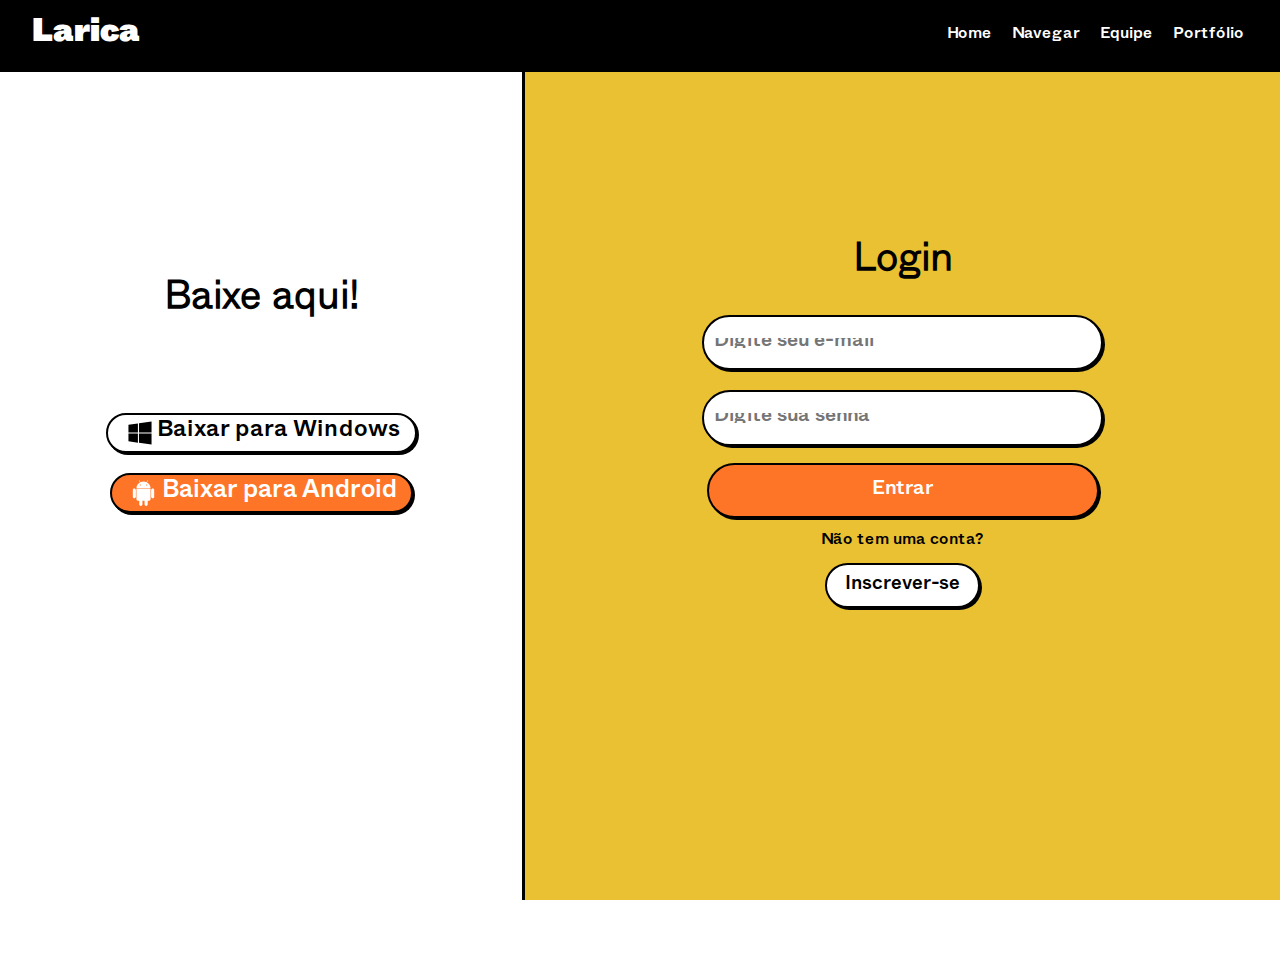
==== larica 2.0/pages/baixar/baixar.html @ a0ed07af "Add files via upload" ====
<!DOCTYPE html>
<html>
  <head>
    <meta charset="UTF-8">
    <title>Larica - Baixar</title>
    <script src="../baixar/baixar.js" defer></script>
    <link rel="stylesheet" type="text/css" href="../../pages/baixar/baixar.css">
    <link href="https://fonts.googleapis.com/css2?family=Roboto:wght@400;700&display=swap" rel="stylesheet">
    <link rel="shortcut icon" href="../../imgs/favicon.png">
  </head>
  <body>
    <div class="cabecalho">
      <div id="gambiarra">
        <h1 id="larica">Larica</h1>
      </div>
      <div id="hero">
        <a href="../home/home.html" class="a-menu a-anim">Home</a>
        <a href="../navegar/navegar.html" class="a-menu a-anim">Navegar</a>
        <a href="../equipe/equipe.html" class="a-menu a-anim">Equipe</a>
        <a href="../portifolio/portifolio.html" class="a-menu a-anim">Portfólio</a>
      </div>
    </div>
    <div class="medium baixo">
      <div class="download">
        <h1 class="tittle" id="baixe-aqui">Baixe aqui!</h1>
        <button class="bdonwload windows button-anim" id="baixar-windows"><img src="../../imgs/windows.svg" alt="windows" class="icon windows-icon">Baixar para Windows</button>
        <button class="bdonwload android button-anim"><img src="../../imgs/android.svg" alt="android" class="icon android-icon">Baixar para Android</button>
      </div>
      <div class="login baixo" id="login-div">
        <h1 class="tittle" id="login">Login</h1>
        <input type="email" class="input e-mail" placeholder="Digite seu e-mail" id="input-email-ver">
        <input type="password" autocomplete="new-password" class="input senha" placeholder="Digite sua senha" id="input-senha-ver">
        <button class="button-anim enter" id="botao-entrar">Entrar</button>
        <a class="signup-red">Não tem uma conta?</a>
        <button class="signup button-anim-" id="inscrever-se">Inscrever-se</button>
      </div>
      <div class="signup-div baixo" id="signup-div">
        <h1 class="tittle" id="login">Inscrever-se</h1>
        <input type="text" class="input nome nome-signup" placeholder="Digite seu nome completo">
        <input type="email" class="input e-mail e-mail-signup" placeholder="Digite seu e-mail">
        <input type="password" autocomplete="new-password" class="input senha senha-input" placeholder="Digite sua senha">
        <div class="checkbox-wrapper-63">
          <div class="checkbox-wrapper-24 aceitar-termos">
            <input type="checkbox" id="check-24" name="check" value="" />
            <label for="check-24">
              <span><!-- This span is needed to create the "checkbox" element --></span>Aceitar termos
            </label>
          </div>
        </div>
        <button class="button-anim enter">Criar</button>
        <a class="signup-red">Já tem uma conta?</a>
        <button class="signup button-anim- button-voltar-login" id="ja-tem-conta">Entre aqui</button>
      </div>
      <div id="cadastrado" class="cadastrado baixo">
        <img src="../../imgs/donwload-disponivel.png" alt="Donwload Disponível" class="donwload-disponivel">
        <h1 class="cadastrado-h1">Você já está cadastrado!</h1>
      </div>
    </div>
    <dialog id="dialog-download" class="dialog-popup">
        <img src="../../imgs/bolinhas.svg" alt="design" class="bolinhas">
      <div class="center-popup">
        <div class="align-aviso">
          <p class="aviso-popup">Ops! Parece que você não tem uma conta!</p>
          <button class="fechar-popup button-anim" id="close-popup">Fechar</button>
        </div>
      </div>
    </dialog>
  </body>
</html>

<!--

  Equipe: Lucas Aguiar Maioli de Carvalho, Thiago Rizzato e Vinícius Macacari de Almeida

  GitHub: https://github.com/ViniMacacari/VisualClass-PI

-->
---- larica 2.0/pages/baixar/baixar.css ----
/*
    
    Equipe: Lucas Aguiar Maioli de Carvalho, Thiago Rizzato e Vinícius Macacari de Almeida

*/

@font-face {
    font-family: 'Plus Jakarta Sans';
    src: url('../../fonts/PlusJakartaSans-VariableFont_wght.ttf') format('truetype');
    /* adicione outros formatos de arquivo, se necessário */

}

@font-face {
  font-family: 'Whyte';
  src: url('../../fonts/Whyte-Medium.ttf') format('truetype');
}

@font-face {
    font-family: 'Whyte Light';
    src: url('../../fonts/Whyte-Light.ttf') format('truetype');
  }

@font-face {
    font-family: 'Whyte Bold';
    src: url('../../fonts/Whyte-Super.ttf') format('truetype');
  }

/* Scroll */
::-webkit-scrollbar {
    width: 8px;
  }
  
  ::-webkit-scrollbar-track {
    background: #fce48a;
    z-index: 0;
  }
  
  ::-webkit-scrollbar-thumb {
    background: rgb(119, 119, 119);
  }
  
  ::-webkit-scrollbar-thumb:hover {
    background: #555;
  }
/* Scroll */

html, body {
  height: 100%;
  margin: 0;
  overflow: hidden;
}


/* Início cabecalho */

.cabecalho {
    display: flex;
    justify-content: center;
    text-align: center;
    align-items: center;
    background-color: black;
    width: 100%;
    height: 8%;
    z-index: 9999;
    position: fixed;
}

h1#larica {
    color: white;
    font-family: 'Whyte Bold';
    font-style: normal;
    text-align: start;

    position: relative;
    text-indent: 30%;
}

div#hero {
    display: flex;
    position: relative;
    align-items: end;
    justify-content: end;
    width: 100%;
    right: 2%;
    color: #fce48a;
}

a {
    text-decoration: none;
    font-family: 'Whyte';
    font-style: normal;
    color: white;
    margin: 10px;
}

.a-anim {
    transition: transform 0.1s; /* tempo de duração da animação */
}

.a-anim:hover {
    cursor: pointer;
    transform: scale(1.1);
    color: #FF7527;
}

.a-anim:active{
    transform: translateY(2px);
}

/* Inicio div medium */

.medium {
    display: flex;
    width: 100%;
    height: 100%;
}

/* Download */

.download {
    display: flex;
    flex-direction: column;
    width: 45%;
    margin-bottom: 10%;

    justify-content: center;
    text-align: center;
    align-items: center;
}

.tittle {
    font-family: 'Whyte Light';
    font-style: normal;
    font-size: 40px;
}

h1#baixe-aqui {
    position: relative;
    padding-bottom: 60px;
}

.bdonwload {
    box-sizing: border-box;

    /* Auto layout */

    display: flex;
    flex-direction: row;
    justify-content: center;
    align-items: center;

    border: 2px solid #000000;
    box-shadow: 2px 2px 0px #000000;
    border-radius: 100px;
    margin: 10px;
    padding-right: 15px;
    padding-left: 15px;
    height: 40px;

    font-family: 'Whyte';
    font-style: normal;
    font-size: 2.6vh;
}

.icon {
    scale: 0.7;
}

.android-icon {
    scale: 0.6;
}

.windows {
    background: white;
}

.android {
    padding-right: 13.5px;
    padding-left: 13.5px;
    font-size: 2.75vh;
    background: #FF7527;
    color: white;
}

.button-anim {
    transition: transform 0.1s;
    user-select: none;
}

.button-anim:hover {
    cursor: pointer;
    transform: scale(1.1);
}

.button-anim:active{
    transform: translateY(5px);
}


/* Donwload */

.login {
    display: flex;
    position: relative;
    flex-direction: column;
    margin-top: -10px;
    width: 65%;
    height: 110%;
    background-color: #E9C132;
    border-left: 3px solid black;
    vertical-align: top;

    justify-content: center;
    text-align: center;
    align-items: center;

    display: flex;
}

h1#login {
    color: #000000;
}

input {
    background: #FFFFFF;
    border: 2px solid #000000;
    box-shadow: 2px 2px 0px #000000;
    border-radius: 100px;
    width: 50%;
    height: 5%;
    margin: 10px;
    padding-left: 10px;
    padding-right: 10px;

    font-family: 'Whyte';
    font-size: 20px;
}

input:focus {
    outline: none;
  }


input::-ms-reveal {
    display: none; /* Desabilita o ver senha no Edge */
}

.signup-red{
    color: #000000;
}

.signup-red:hover {
    color: #000000;
}

.enter {
    margin-top: 1%;
    margin-bottom: 10px;
    width: 52%;
    height: 5.5%;
    font-size: 21.5px;
    border: 2px solid #000000;
    box-shadow: 2px 2px 0px #000000;
    border-radius: 100px;
    background: #FF7527;
    color: white;

    font-family: 'Whyte';
    font-size: 20px;
}

.signup {
    position: relative;
    margin-top: 1%;
    margin-bottom: 20%;
    width: 20.5%;
    height: 4.5%;
    font-size: 1.5vw;
    border: 2px solid #000000;
    box-shadow: 2px 2px 0px #000000;
    border-radius: 100px;
    background: #ffffff;
    color: rgb(0, 0, 0);

    font-family: 'Whyte';
}

.button-anim- {
    transition: transform 0.1s;
}

.button-anim-:hover {
    cursor: pointer;
    transform: scale(1.1);
}

.button-anim-:active{
    transform: translateY(5px);
}

/* Inicio div signup */

.signup-div {
    display: flex;
    position: relative;
    flex-direction: column;
    margin-top: -10px;
    width: 65%;
    height: 110%;
    background-color: #E9C132;
    border-left: 3px solid black;
    vertical-align: top;

    justify-content: center;
    text-align: center;
    align-items: center;

    display: none;
}

.input#meuCheckbox {
    display: inline-block;
}

/* Checkbox - https://getcssscan.com/css-checkboxes-examples */

.aceitar-termos{
    font-family: 'Whyte';
    text-align: center;
    margin: 10px;
}

.checkbox-wrapper-24 .checkbox {
    display: table-cell;
    width: 100%;
    height: 100%;
    vertical-align: middle;
    text-align: center;
  }

  .checkbox-wrapper-24 label {
    display: inline-block;
    color: rgb(0, 0, 0)000;
    cursor: pointer;
    position: relative;
  }
  .checkbox-wrapper-24 label span {
    display: inline-block;
    position: relative;
    background-color: transparent;
    width: 25px;
    height: 25px;
    transform-origin: center;
    border: 2px solid #000000;
    border-radius: 50%;
    vertical-align: middle;
    margin-right: 10px;
    transition: background-color 150ms 200ms, transform 350ms cubic-bezier(0.78, -1.22, 0.17, 1.89);
  }
  .checkbox-wrapper-24 label span:before {
    content: "";
    width: 0px;
    height: 2px;
    border-radius: 2px;
    background: #000000;
    position: absolute;
    transform: rotate(45deg);
    top: 13px;
    left: 9px;
    transition: width 50ms ease 50ms;
    transform-origin: 0% 0%;
  }
  .checkbox-wrapper-24 label span:after {
    content: "";
    width: 0;
    height: 2px;
    border-radius: 2px;
    background: #000000;
    position: absolute;
    transform: rotate(305deg);
    top: 16px;
    left: 10px;
    transition: width 50ms ease;
    transform-origin: 0% 0%;
  }
  .checkbox-wrapper-24 label:hover span:before {
    width: 5px;
    transition: width 100ms ease;
  }
  .checkbox-wrapper-24 label:hover span:after {
    width: 10px;
    transition: width 150ms ease 100ms;
  }

  .checkbox-wrapper-24 input[type=checkbox] {
    display: none;
  }
  .checkbox-wrapper-24 input[type=checkbox]:checked + label span {
    background-color: #000000;
    transform: scale(1.25);
  }
  .checkbox-wrapper-24 input[type=checkbox]:checked + label span:after {
    width: 10px;
    background: #fff;
    transition: width 150ms ease 100ms;
  }
  .checkbox-wrapper-24 input[type=checkbox]:checked + label span:before {
    width: 5px;
    background: #fff;
    transition: width 150ms ease 100ms;
  }
  .checkbox-wrapper-24 input[type=checkbox]:checked + label:hover span {
    background-color: #000000;
    transform: scale(1.25);
  }
  .checkbox-wrapper-24 input[type=checkbox]:checked + label:hover span:after {
    width: 10px;
    background: #fff;
    transition: width 150ms ease 100ms;
  }
  .checkbox-wrapper-24 input[type=checkbox]:checked + label:hover span:before {
    width: 5px;
    background: #fff;
    transition: width 150ms ease 100ms;
  }

/* Checkbox - https://getcssscan.com/css-checkboxes-examples */


/* Última div */

.cadastrado {
  display: flex;
  position: relative;
  flex-direction: column;
  margin-top: -10px;
  width: 65%;
  height: 110%;
  background-color: #E9C132;
  border-left: 3px solid black;
  vertical-align: top;

  justify-content: center;
  text-align: center;
  align-items: center;

  display: none;
}

.donwload-disponivel {
  max-width: 55%;
  width: auto;
  height: auto;
}

.cadastrado-h1 {
  font-family: 'Whyte Light';
  font-style: normal;
  font-size: 50px;
  margin-bottom: 15%;
}

/* PopUp Donwload indisponível */

.dialog-popup {
  box-sizing: border-box;

  background: #FFFFFF;
  border: 2px solid #000000;
  box-shadow: 3px 3px 0px 3px #000000;
  border-radius: 20px;

  align-items: center;
  justify-content: center;

  height: 50vh;
  width: 28vw;

  transition: 0.5s;

  overflow: hidden;
}

.center-popup {
  display: flex;
  align-items: center;
  text-align: center;
  justify-content: center;
  flex-direction: column;

  width: 100%;
  height: 75%;
}

.bolinhas{
  scale: 0.7;
  height: 6%;
}

.align-aviso {
  width: 100%;
  display: flex;
  align-items: center;
  justify-content: center;
  flex-direction: column;

  margin-top: 5%;
}

.aviso-popup{
  font-family: 'Whyte';
  font-style: normal;
  font-weight: 500;
  font-size: 3.7vh;
  line-height: 135.4%;
  width: 20vw;

  text-align: center;

  color: #000000;
}

.fechar-popup {
  box-sizing: border-box;

  font-family: 'Whyte';
  font-style: normal;
  font-size: 2.5vw;

  text-align: center;

  width: 20vh;
  height: 3.5vw;

  color: white;
  background: #FF0000;
  border: 3px solid #000000;
  box-shadow: 3px 3px 0px #000000;
  border-radius: 146px;
}

/* Estilização fundo/animação/etc popup */

dialog::backdrop {
  background-color: #555;
  opacity: 0.5;
}

/* .travar-anim{
  cursor: none;
}

.travar-anim:hover{
  cursor: none;
  scale: 1;
} */
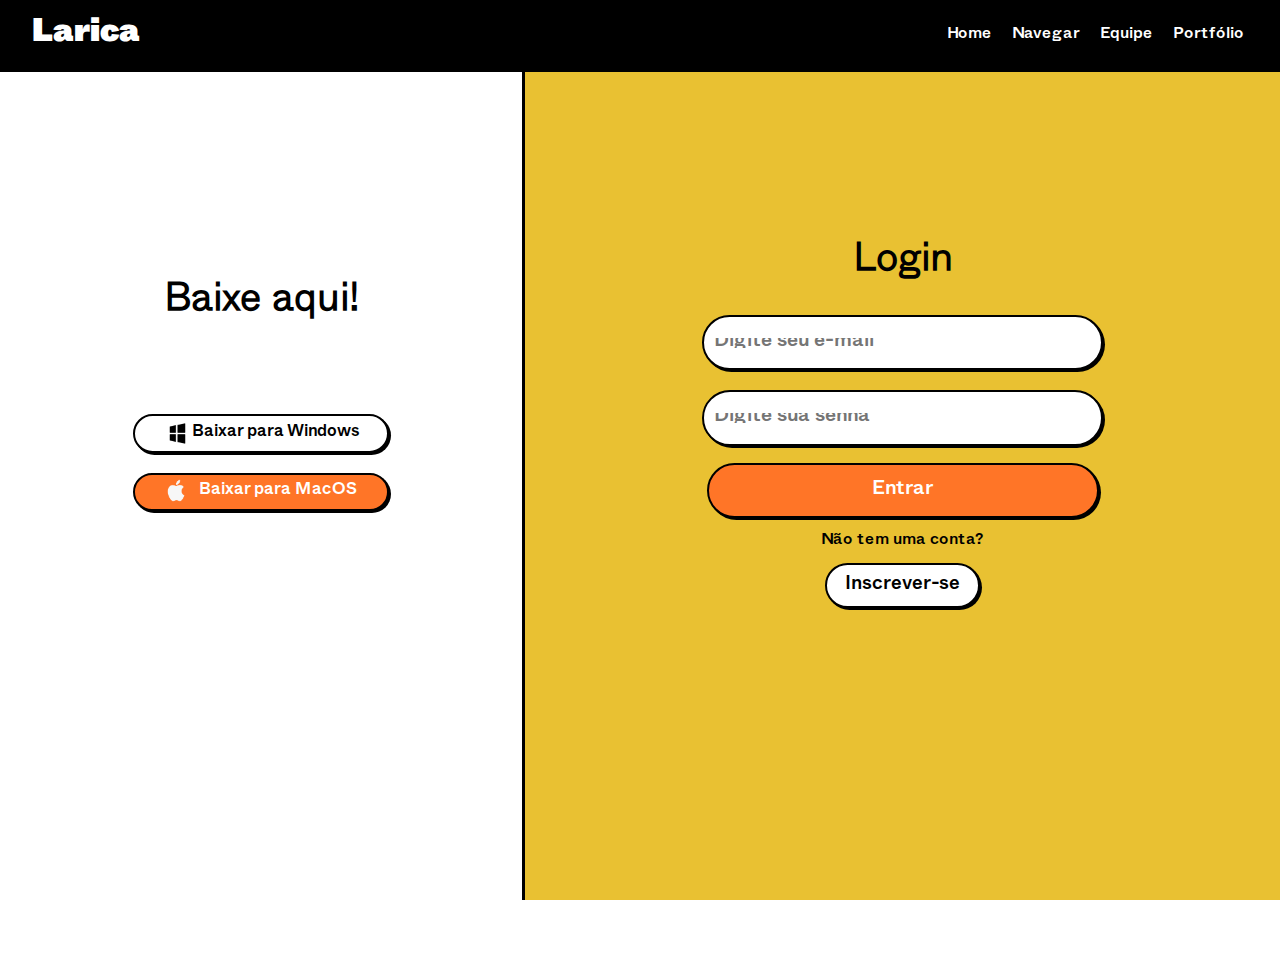
==== commit db7f27f1: "Add files via upload" ====
--- a/larica 2.0/pages/baixar/baixar.html
+++ b/larica 2.0/pages/baixar/baixar.html
@@ -23,8 +23,8 @@
     <div class="medium baixo">
       <div class="download">
         <h1 class="tittle" id="baixe-aqui">Baixe aqui!</h1>
-        <button class="bdonwload windows button-anim" id="baixar-windows"><img src="../../imgs/windows.svg" alt="windows" class="icon windows-icon">Baixar para Windows</button>
-        <button class="bdonwload android button-anim"><img src="../../imgs/android.svg" alt="android" class="icon android-icon">Baixar para Android</button>
+        <button class="bdonwload windows button-anim" id="baixar-windows"><img src="../../imgs/windows.png" alt="windows" class="icon windows-icon">Baixar para Windows</button>
+        <button class="bdonwload android button-anim" id="baixar-mac"><img src="../../imgs/apple.png" alt="android" class="android-icon">Baixar para MacOS</button>
       </div>
       <div class="login baixo" id="login-div">
         <h1 class="tittle" id="login">Login</h1>
@@ -56,12 +56,23 @@
         <h1 class="cadastrado-h1">Você já está cadastrado!</h1>
       </div>
     </div>
+    <!--Dialog-->
     <dialog id="dialog-download" class="dialog-popup">
         <img src="../../imgs/bolinhas.svg" alt="design" class="bolinhas">
       <div class="center-popup">
         <div class="align-aviso">
           <p class="aviso-popup">Ops! Parece que você não tem uma conta!</p>
           <button class="fechar-popup button-anim" id="close-popup">Fechar</button>
+        </div>
+      </div>
+    </dialog>
+    <!--Dialog 2-->
+    <dialog id="dialog-mac" class="dialog-popup">
+      <img src="../../imgs/bolinhas.svg" alt="design" class="bolinhas">
+      <div class="center-popup">
+        <div class="align-aviso">
+          <p class="aviso-popup">Calma lá Chef! <br> Em breve vai estar disponível para sistemas MacOS</p>
+          <button class="fechar-popup button-anim" id="close-popupMac">Fechar</button>
         </div>
       </div>
     </dialog>
--- a/larica 2.0/pages/baixar/baixar.css
+++ b/larica 2.0/pages/baixar/baixar.css
@@ -168,17 +168,27 @@
 }
 
 .android-icon {
-    scale: 0.6;
+  width: 10%;
+  margin-bottom: 3px;
+  margin-right: 12px;
+}
+
+.windows-icon{
+  width: 13%;
+  height: auto;
 }
 
 .windows {
     background: white;
+    width: 20vw;
+    height: 3vw;
+    font-size: 1.3vw;
 }
 
 .android {
-    padding-right: 13.5px;
-    padding-left: 13.5px;
-    font-size: 2.75vh;
+    width: 20vw;
+    height: 3vw;
+    font-size: 1.3vw;
     background: #FF7527;
     color: white;
 }
